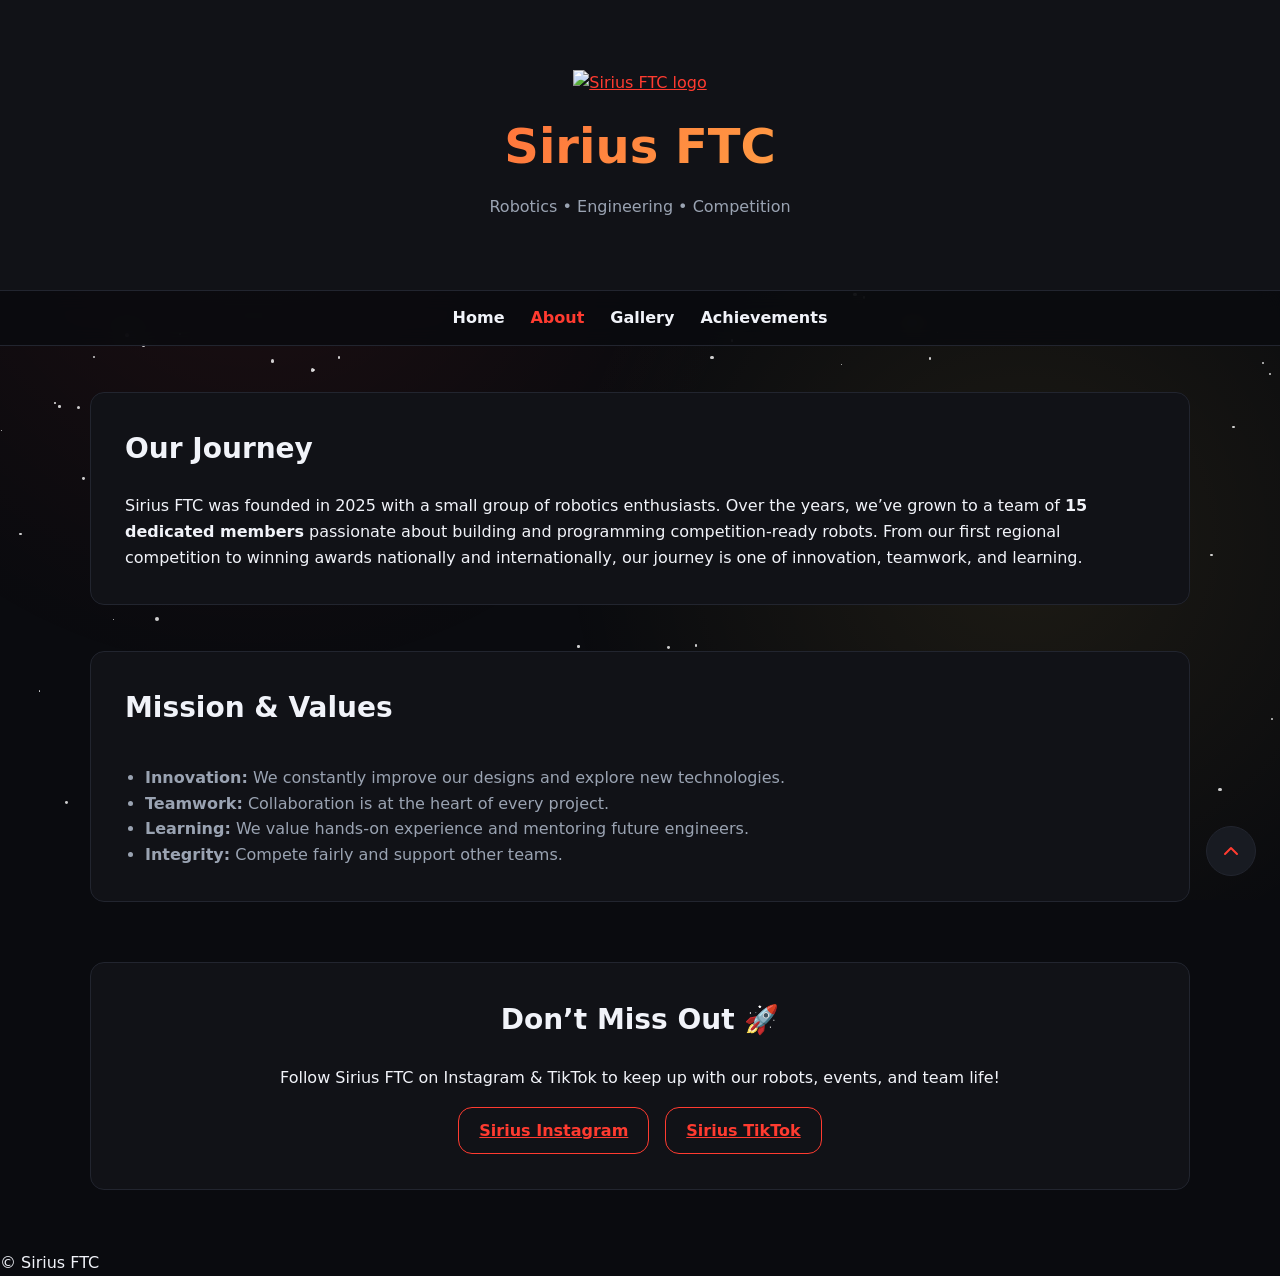
==== about.html @ 5534b6e5 "Add files via upload" ====
<!DOCTYPE html>
<html lang="en">
<head>
  <meta charset="utf-8" />
  <meta name="viewport" content="width=device-width, initial-scale=1, viewport-fit=cover" />
  <meta name="theme-color" content="#0c0d12">
  <meta name="description" content="About Sirius FTC robotics team. Our history, members, and mentors.">
  <title>About Us - Sirius FTC</title>
  <link rel="icon" type="image/webp" href="images/logo-team.webp">
  <link rel="stylesheet" href="sirius.css" />
  <link rel="icon" type="image/webp" href="logo.webp">
  <script src="sirius.js" defer></script>
</head>
<body id="top">

<header>
  <a href="index.html">
    <img src="images/logo.webp" alt="Sirius FTC logo" class="team-logo">
  </a>
  <h1>Sirius FTC</h1>
  <p>Robotics • Engineering • Competition</p>
</header>

  <nav id="site-nav" role="navigation" aria-label="Main navigation">
    <a href="index.html">Home</a>
    <a href="about.html" class="active">About</a>
    <a href="gallery.html">Gallery</a>
    <a href="achievements.html">Achievements</a>
  </nav>

  <main>

    <section id="team-history" class="team-history">
      <h2>Our Journey</h2>
      <p>Sirius FTC was founded in 2025 with a small group of robotics enthusiasts. Over the years, we’ve grown to a team of <strong>15 dedicated members</strong> passionate about building and programming competition-ready robots. From our first regional competition to winning awards nationally and internationally, our journey is one of innovation, teamwork, and learning.</p>
    </section>

    <section id="mission" class="mission">
      <h2>Mission & Values</h2>
      <ul>
        <li><strong>Innovation:</strong> We constantly improve our designs and explore new technologies.</li>
        <li><strong>Teamwork:</strong> Collaboration is at the heart of every project.</li>
        <li><strong>Learning:</strong> We value hands-on experience and mentoring future engineers.</li>
        <li><strong>Integrity:</strong> Compete fairly and support other teams.</li>
      </ul>
    </section>


    <section id="cta" class="cta-section">
      <h2>Don’t Miss Out 🚀</h2>
      <p>Follow Sirius FTC on Instagram & TikTok to keep up with our robots, events, and team life!</p>
      <div class="cta-buttons">
        <a href="https://www.instagram.com/sirius_ftc" target="_blank" rel="noopener noreferrer" class="cta-btn secondary">Sirius Instagram</a>
        <a href="https://www.tiktok.com/@sirius_ftc5?_r=1&_t=ZS-950xUabCxqW" target="_blank" rel="noopener noreferrer" class="cta-btn secondary">Sirius TikTok</a>
      </div>
    </section>

  </main>

  <a href="#top" class="scroll-top" aria-label="Scroll to top">
    <svg width="24" height="24" viewBox="0 0 24 24" fill="none" stroke="currentColor" stroke-width="2" stroke-linecap="round" stroke-linejoin="round">
      <polyline points="18 15 12 9 6 15"></polyline>
    </svg>
  </a>

  <footer>
    <div class="footer-note">
      &copy; <span id="current-year"></span> Sirius FTC
    </div>
  </footer>
<div class="particles-container"></div>
<div class="starfield"></div>
</body>
</html>
---- sirius.css ----
:root {
  --bg: #0a0b0f;
  --surface: #111217;
  --surface-light: #181b22;

  --text-main: #f1f3f9;
  --text-muted: #9aa3b2;

  --accent: #ff3b30;
  --accent-glow: rgba(255, 59, 48, 0.5);

  --accent-secondary: #ffd54f;
  --accent-secondary-glow: rgba(255, 213, 79, 0.4);

  --border: #22252f;

  --radius: 14px;
  --transition: 0.3s ease;
}

* {
  margin: 0;
  padding: 0;
  box-sizing: border-box;
}

body {
  background: var(--bg);
  color: var(--text-main);
  font-family: "Inter", system-ui, sans-serif;
  line-height: 1.6;
  overflow-x: hidden;
}


body::before {
  content: "";
  position: fixed;
  inset: 0;
  background:
    radial-gradient(circle at 20% 20%, rgba(255,59,48,0.08), transparent 40%),
    radial-gradient(circle at 80% 60%, rgba(255,213,79,0.08), transparent 40%);
  z-index: -1;
}


header {
  text-align: center;
  padding: 70px 20px;
  background: var(--surface);
  border-bottom: 1px solid var(--border);
}

header h1 {
  font-size: 48px;
  font-weight: 800;
  background: linear-gradient(135deg, #ff3b30, #ffd54f);
  -webkit-background-clip: text; 
  background-clip: text;        
  -webkit-text-fill-color: transparent;
  color: transparent;         
}

header p {
  color: var(--text-muted);
  margin-top: 10px;
}


nav {
  position: sticky;
  top: 0;
  background: rgba(10,11,15,0.85);
  backdrop-filter: blur(10px);
  display: flex;
  justify-content: center;
  gap: 26px;
  padding: 14px;
  border-bottom: 1px solid var(--border);
  z-index: 10;
}

nav a {
  color: var(--text-main);
  text-decoration: none;
  font-weight: 600;
  transition: var(--transition);
}

nav a:hover {
  color: var(--accent-secondary);
  text-shadow: 0 0 8px var(--accent-secondary-glow);
}

nav a.active {
  color: var(--accent);
}


section {
  width: min(1100px, 90%);
  margin: 60px auto;
  padding: 35px;
  background: var(--surface);
  border-radius: var(--radius);
  border: 1px solid var(--border);

  opacity: 0;
  transform: translateY(30px);
  transition: 0.6s ease;
}

section.reveal {
  opacity: 1;
  transform: translateY(0);
}

h2 {
  font-size: 28px;
  margin-bottom: 16px;
  position: relative;
}

h2::after {
  content: "";
  width: 50px;
  height: 3px;
  background: linear-gradient(90deg, #ff3b30, #ffd54f);
  display: block;
  margin-top: 8px;
}

.robot-card {
  position: relative;
  overflow: hidden;
  border-radius: var(--radius);
  border: 1px solid var(--border);
  transition: transform 0.4s ease, box-shadow 0.4s ease;
}
.robot-card:hover {
  transform: perspective(1000px) rotateY(8deg) rotateX(3deg) scale(1.08);
  box-shadow: 0 15px 30px rgba(255,59,48,0.4);
}

.robot-card img {
  width: 100%;
  height: 200px;
  object-fit: cover;
  object-position: center;
  border-radius: 10px;
  transition: transform 0.3s ease;
}

.robot-info {
  position: absolute;
  inset: 0;
  display: flex;
  flex-direction: column;
  justify-content: flex-end;
  padding: 20px;
  background: linear-gradient(transparent, rgba(0,0,0,0.85));
  opacity: 0;
  transition: 0.3s;
}


.robot-card:hover {
  transform: perspective(800px) rotateX(5deg) rotateY(-5deg) scale(1.03);
  box-shadow:
    0 0 20px var(--accent-glow),
    0 0 50px rgba(255,59,48,0.2);
}

.robot-card:hover img {
  transform: scale(1.1);
}

.robot-card:hover .robot-info {
  opacity: 1;
}

.gallery-scroll {
  display: flex;
  gap: 18px;
  overflow-x: auto;
  padding-bottom: 10px;
}

.gallery-scroll img {
  width: 260px;
  border-radius: var(--radius);
  cursor: pointer;
  transition: var(--transition);
}

.gallery-scroll img:hover {
  transform: scale(1.08) rotate(1deg);
  box-shadow: 0 0 20px var(--accent-glow);
}


.achievement-grid {
  display: flex;
  flex-direction: column;
  gap: 22px;
}

.achievement-item {
  display: flex;
  gap: 20px;
  background: var(--surface-light);
  padding: 20px;
  border-radius: var(--radius);
  border: 1px solid var(--border);
  transition: var(--transition);
}

.achievement-item:hover {
  transform: translateY(-5px);
  box-shadow: 0 0 20px rgba(255,213,79,0.2);
}

.achievement-item img {
  width: 170px;
  height: 120px;
  object-fit: cover;
  border-radius: 8px;
}


.btn {
  display: inline-block;
  padding: 12px 26px;
  border-radius: 10px;
  background: linear-gradient(135deg, #ff3b30, #ff7043);
  color: white;
  font-weight: 600;
  text-decoration: none;
  transition: 0.3s;
  box-shadow: 0 0 10px rgba(255,59,48,0.3);
}

.btn:hover {
  transform: translateY(-2px);
  box-shadow: 0 0 20px rgba(255,59,48,0.6);
}


a {
  color: var(--accent);
}

a:hover {
  color: var(--accent-secondary);
}


.scroll-top {
  position: fixed;
  bottom: 24px;
  right: 24px;
  background: var(--surface-light);
  border: 1px solid var(--border);
  width: 50px;
  height: 50px;
  border-radius: 50%;
  display: flex;
  align-items: center;
  justify-content: center;
  transition: var(--transition);
}

.scroll-top:hover {
  background: var(--accent);
  box-shadow: 0 0 15px var(--accent-glow);
}


#lightbox-overlay {
  position: fixed;
  inset: 0;
  background: rgba(0,0,0,0.92);
  display: flex;
  align-items: center;
  justify-content: center;
}

#lightbox-overlay img {
  max-width: 90%;
  border-radius: 12px;
}


::-webkit-scrollbar {
  height: 10px;
}

::-webkit-scrollbar-thumb {
  background: linear-gradient(#ff3b30, #ffd54f);
  border-radius: 10px;
}


@media (max-width: 768px) {
  .achievement-item {
    flex-direction: column;
  }

  .achievement-item img {
    width: 100%;
    height: 180px;
  }
}

.hero-section {
  position: relative;
  max-width: var(--max-width);
  margin: 50px auto;
  border-radius: var(--radius);
  overflow: hidden;
  background: var(--surface-light);
}
.hero-slide img {
  width: 100%;
  height: 400px;
  object-fit: cover;
  display: block;
}
.hero-text {
  position: absolute;
  bottom: 30px;
  left: 30px;
  color: var(--text-main);
  background: rgba(0,0,0,0.45);
  padding: 20px;
  border-radius: var(--radius);
}
.hero-text h2 { font-size: 2rem; margin-bottom: 10px; }
.hero-text p { font-size: 1.1rem; margin-bottom: 10px; }
.cta-btn {
  display: inline-block;
  padding: 10px 20px;
  border-radius: var(--radius);
  background: var(--accent);
  color: var(--bg);
  font-weight: 600;
  transition: background 0.3s;
}
.cta-btn:hover { background: var(--accent-hover); color: var(--bg); }


.projects-section { margin-top: 60px; }
.mini-projects-grid {
  display: flex;
  gap: 20px;
  flex-wrap: wrap;
}
.mini-projects-grid .robot-card {
  flex: 1 1 30%;
  background: var(--surface);
  padding: 16px;
  border-radius: var(--radius);
  border: 1px solid var(--border);
  text-align: center;
  transition: transform 0.3s;
}
.mini-projects-grid .robot-card:hover { transform: translateY(-4px); }


.testimonials { margin-top: 60px; }
.testimonial-grid {
  display: flex;
  gap: 20px;
  flex-wrap: wrap;
}
.testimonial {
  flex: 1 1 30%;
  background: var(--surface-light);
  padding: 20px;
  border-radius: var(--radius);
  border: 1px solid var(--border);
  font-style: italic;
  line-height: 1.5;
}
.testimonial strong { color: var(--accent); }


.cta-section {
  margin-top: 60px;
  text-align: center;
}
.cta-buttons { display: flex; justify-content: center; gap: 16px; margin-top: 16px; }
.cta-btn.secondary { background: transparent; border: 1px solid var(--accent); color: var(--accent); }
.cta-btn.secondary:hover { background: var(--accent); color: var(--bg); }
.team-history, .mission {
  max-width: var(--max-width);
  margin: 46px auto;
  background: var(--surface);
  padding: 34px;
  border-radius: var(--radius);
  border: 1px solid var(--border);
  scroll-margin-top: 110px;
  opacity: 0;
  transform: translateY(20px);
  transition: opacity 0.6s ease, transform 0.6s ease;
}
.team-history.reveal, .mission.reveal { opacity: 1; transform: translateY(0); }

.team-history ul, .mission ul {
  margin-top: 12px;
  list-style: disc;
  padding-left: 20px;
  color: var(--text-muted);
}


.team-members { max-width: var(--max-width); margin: 46px auto; }
.members-grid {
  display: flex;
  gap: 20px;
  flex-wrap: wrap;
}
.member-card {
  flex: 1 1 23%;
  background: var(--surface-light);
  border: 1px solid var(--border);
  border-radius: var(--radius);
  text-align: center;
  padding: 16px;
  transition: transform 0.3s ease;
}
.member-card:hover { transform: translateY(-4px); }
.member-card img {
  width: 100%;
  aspect-ratio: 1/1;
  border-radius: 50%;
  object-fit: cover;
  margin-bottom: 10px;
  border: 2px solid var(--accent);
}
.member-card h3 { font-size: 1.1rem; color: var(--accent); margin-bottom: 4px; }
.member-card p { font-size: 0.9rem; color: var(--text-main); }

.cta-section { text-align: center; margin: 60px 0; }

.projects-filters {
  display: flex;
  justify-content: center;
  gap: 14px;
  margin-bottom: 32px;
}
.filter-btn {
  padding: 8px 16px;
  border-radius: 6px;
  border: 1px solid var(--border);
  background: var(--surface-light);
  color: var(--text-main);
  cursor: pointer;
  font-weight: 500;
  transition: background 0.3s ease, color 0.3s ease;
}
.filter-btn:hover, .filter-btn.active {
  background: var(--accent);
  color: var(--bg);
  border-color: var(--accent);
}

.robot-grid {
  display: grid;
  grid-template-columns: repeat(auto-fit, minmax(260px, 1fr));
  gap: 20px;
}

.robot-card {
  position: relative;
  overflow: hidden;
  border-radius: var(--radius);
  border: 1px solid var(--border);
  background: var(--surface-light);
  transition: transform 0.3s ease, border-color 0.3s ease;
}
.robot-card:hover, .robot-card:focus-within {
  transform: translateY(-4px);
  border-color: var(--accent);
}

.robot-card img {
  width: 100%;
  height: 180px;
  object-fit: cover;
  transition: transform 0.3s ease;
}
.robot-card:hover img, .robot-card:focus-within img {
  transform: scale(1.05);
}

.robot-info {
  padding: 16px;
}
.robot-info h3 {
  color: var(--accent);
  margin-bottom: 8px;
  font-size: 1.2rem;
}
.robot-info p {
  font-size: 0.95rem;
  color: var(--text-main);
  line-height: 1.4;
}

.gallery-filters {
  display: flex;
  justify-content: center;
  gap: 12px;
  margin-bottom: 24px;
}
.gallery-filters .filter-btn {
  padding: 6px 14px;
  border-radius: 6px;
  border: 1px solid var(--border);
  background: var(--surface-light);
  color: var(--text-main);
  cursor: pointer;
  font-weight: 500;
  transition: background 0.3s, color 0.3s;
}
.gallery-filters .filter-btn:hover,
.gallery-filters .filter-btn.active {
  background: var(--accent);
  color: var(--bg);
  border-color: var(--accent);
}

.gallery-scroll {
  display: flex;
  gap: 16px;
  overflow-x: auto;
  scroll-behavior: smooth;
  padding-bottom: 14px;
}
.gallery-scroll img {
  flex: 0 0 auto;
  width: 220px;
  height: 150px;
  object-fit: cover;
  border-radius: var(--radius);
  border: 1px solid var(--border);
  cursor: pointer;
  transition: transform 0.2s ease, border-color 0.2s ease;
}
.gallery-scroll img:hover,
.gallery-scroll img:focus {
  transform: scale(1.05);
  border-color: var(--accent);
}

.achievement-grid {
  display: grid;
  grid-template-columns: repeat(auto-fit, minmax(280px, 1fr));
  gap: 24px;
}

.achievement-item {
  display: flex;
  flex-direction: column;
  background: var(--surface-light);
  border: 1px solid var(--border);
  border-radius: var(--radius);
  overflow: hidden;
  transition: transform 0.3s ease, border-color 0.3s ease, box-shadow 0.3s ease;
}

.achievement-item:hover {
  transform: translateY(-4px);
  border-color: var(--accent);
  box-shadow: 0 10px 24px rgba(62, 166, 255, 0.25);
}

.achievement-image {
  width: 100%;
  height: 180px;
  overflow: hidden;
}

.achievement-image img {
  width: 100%;
  height: 100%;
  object-fit: cover;
  transition: transform 0.4s ease;
}

.achievement-item:hover .achievement-image img {
  transform: scale(1.08);
}

.achievement-text {
  padding: 16px;
}

.achievement-text h3 {
  font-size: 1.25rem;
  font-weight: 600;
  margin-bottom: 8px;
  color: var(--accent);
}

.achievement-text p {
  color: var(--text-muted);
  line-height: 1.5;
  font-size: 0.95rem;
}


@media (max-width: 768px) {
  .achievement-item {
    flex-direction: column;
  }
  .achievement-image {
    height: 160px;
  }
}
.team-logo {
  height: 150px; 
  width: auto;
  margin-bottom: 12px; 
  transition: transform 0.3s ease; 
}
.team-logo:hover {
  transform: scale(1.05);
}
header a {
  display: inline-block;
}

.robot-card img {
  width: 100% !important;
  height: 500px !important;
  object-fit: cover !important;
  object-position: center !important;
  display: block;
}

#cta {
  display: flex;           
  flex-direction: column;  
  align-items: center;    
  text-align: center;      
  max-width: 1100px;        
  margin: 60px auto;      
  padding: 35px;
  background: var(--surface);
  border-radius: var(--radius);
  border: 1px solid var(--border);
  .cta-btn {
  position: relative;
  overflow: hidden;
}


.cta-btn::after {
  content: "";
  position: absolute;
  inset: 0;
  background: radial-gradient(circle, rgba(255,255,255,0.4) 0%, transparent 70%);
  opacity: 0;
  transition: opacity 0.3s;
}

.cta-btn:hover::after {
  opacity: 1;
}
}
.particles-container {
  position: fixed;
  inset: 0; 
  pointer-events: none; 
  z-index: -1; 
  overflow: hidden;
}

.particle {
  position: absolute;
  width: 15px;
  height: 15px;
  background: url('images/particle.png') no-repeat center center;
  background-size: contain;
  opacity: 0.7;
  animation: float 8s linear infinite;
}

@keyframes float {
  0% {
    transform: translateY(100vh) translateX(0) rotate(0deg);
    opacity: 0;
  }
  50% {
    opacity: 0.7;
  }
  100% {
    transform: translateY(-20px) translateX(50px) rotate(360deg);
    opacity: 0;
  }
}
.starfield {
  position: fixed;
  inset: 0;
  background: transparent;
  z-index: -1;
  overflow: hidden;
  pointer-events: none;
}

.star {
  position: absolute;
  width: 2px;  
  height: 2px;
  background: white;
  border-radius: 50%;
  opacity: 0;
  animation: twinkle 2s infinite alternate;
}

@keyframes twinkle {
  0% { opacity: 0; transform: translateY(0) scale(1); }
  50% { opacity: 0.8; transform: translateY(-5px) scale(1.2); }
  100% { opacity: 0; transform: translateY(-10px) scale(1); }
}
.parallax-section {
  position: relative;
  background-image: url('https://i.imgur.com/your-background.jpg');
  background-attachment: fixed;
  background-size: cover;
  background-position: center;
  padding: 100px 20px;
  color: white;
  text-align: center;
  border-radius: var(--radius);
  margin: 40px 0;
}
h2 {
  position: relative;
  display: inline-block;
  padding-bottom: 6px;
}

h2::after {
  content: "";
  position: absolute;
  left: 0;
  bottom: 0;
  width: 0;
  height: 3px;
  background: linear-gradient(90deg, #ff3b30, #ffd54f);
  transition: width 0.4s ease;
}

h2:hover::after {
  width: 100%;
}
.counter {
  text-align: center;
  margin: 20px;
}
.counter h3 {
  font-size: 2rem;
  color: var(--accent);
}
.star {
  position: absolute;
  background: white;
  border-radius: 50%;
  opacity: 0.8;
  animation: twinkle 2s infinite alternate;
}

@keyframes twinkle {
  0% { transform: scale(0.5); opacity: 0.3; }
  100% { transform: scale(1.2); opacity: 1; }
}
.scroll-reveal {
  opacity: 0;
  transform: translateY(30px);
  transition: opacity 0.6s ease, transform 0.6s ease;
}

.scroll-reveal.visible {
  opacity: 1;
  transform: translateY(0);
}

.intro-section {
  position: fixed;
  inset: 0;
  background: #0a0b0f;
  display: flex;
  flex-direction: column;
  justify-content: center;
  align-items: center;
  z-index: 9999; 
  overflow: hidden;
}


.intro-stars div {
  position: absolute;
  border-radius: 50%;
  background: white;
  animation: twinkle linear infinite alternate;
}


.intro-planets div {
  position: absolute;
  border-radius: 50%;
  opacity: 0.8;
  animation: float linear infinite;
}
.intro-title {
  color: white;
  font-size: 4rem;
  margin-bottom: 30px;
  text-align: center;
  text-shadow: 0 0 20px rgba(255,255,255,0.6);
  z-index: 10;
}

#enter-btn {
  z-index: 10;
  padding: 14px 28px;
  font-size: 1.2rem;
  border-radius: var(--radius);
  background: var(--accent);
  color: var(--bg);
  border: none;
  cursor: pointer;
  transition: transform 0.3s, box-shadow 0.3s;
}
#enter-btn:hover {
  transform: translateY(-2px);
  box-shadow: 0 0 20px var(--accent-glow);
}

@keyframes twinkle {
  0% { transform: scale(0.5); opacity: 0.3; }
  100% { transform: scale(1.2); opacity: 1; }
}

@keyframes float {
  0% { transform: translateY(0) translateX(0); opacity: 0.5; }
  50% { transform: translateY(-200px) translateX(150px); opacity: 1; }
  100% { transform: translateY(0) translateX(0); opacity: 0.5; }
}
section, .reveal-element {
  opacity: 0;
  transform: translateY(30px);
  transition: all 0.8s ease-out;
}

section.reveal, .reveal-element.reveal {
  opacity: 1;
  transform: translateY(0);
}

@keyframes twinkle {
  0% { transform: scale(0.5); opacity: 0.3; }
  100% { transform: scale(1.2); opacity: 1; }
}

.hero-slide img {
  transition: opacity 0.5s ease-in-out;
}
/* Анимация появления секций */
section, .reveal-element {
  opacity: 0;
  transform: translateY(30px);
  transition: all 0.8s ease-out;
}

section.reveal, .reveal-element.reveal {
  opacity: 1;
  transform: translateY(0);
}

/* Анимация мерцания звезд */
@keyframes twinkle {
  0% { transform: scale(0.5); opacity: 0.3; }
  100% { transform: scale(1.2); opacity: 1; }
}

/* Фикс для плавности картинок в слайдере */
.hero-slide img {
  transition: opacity 0.5s ease-in-out;
}
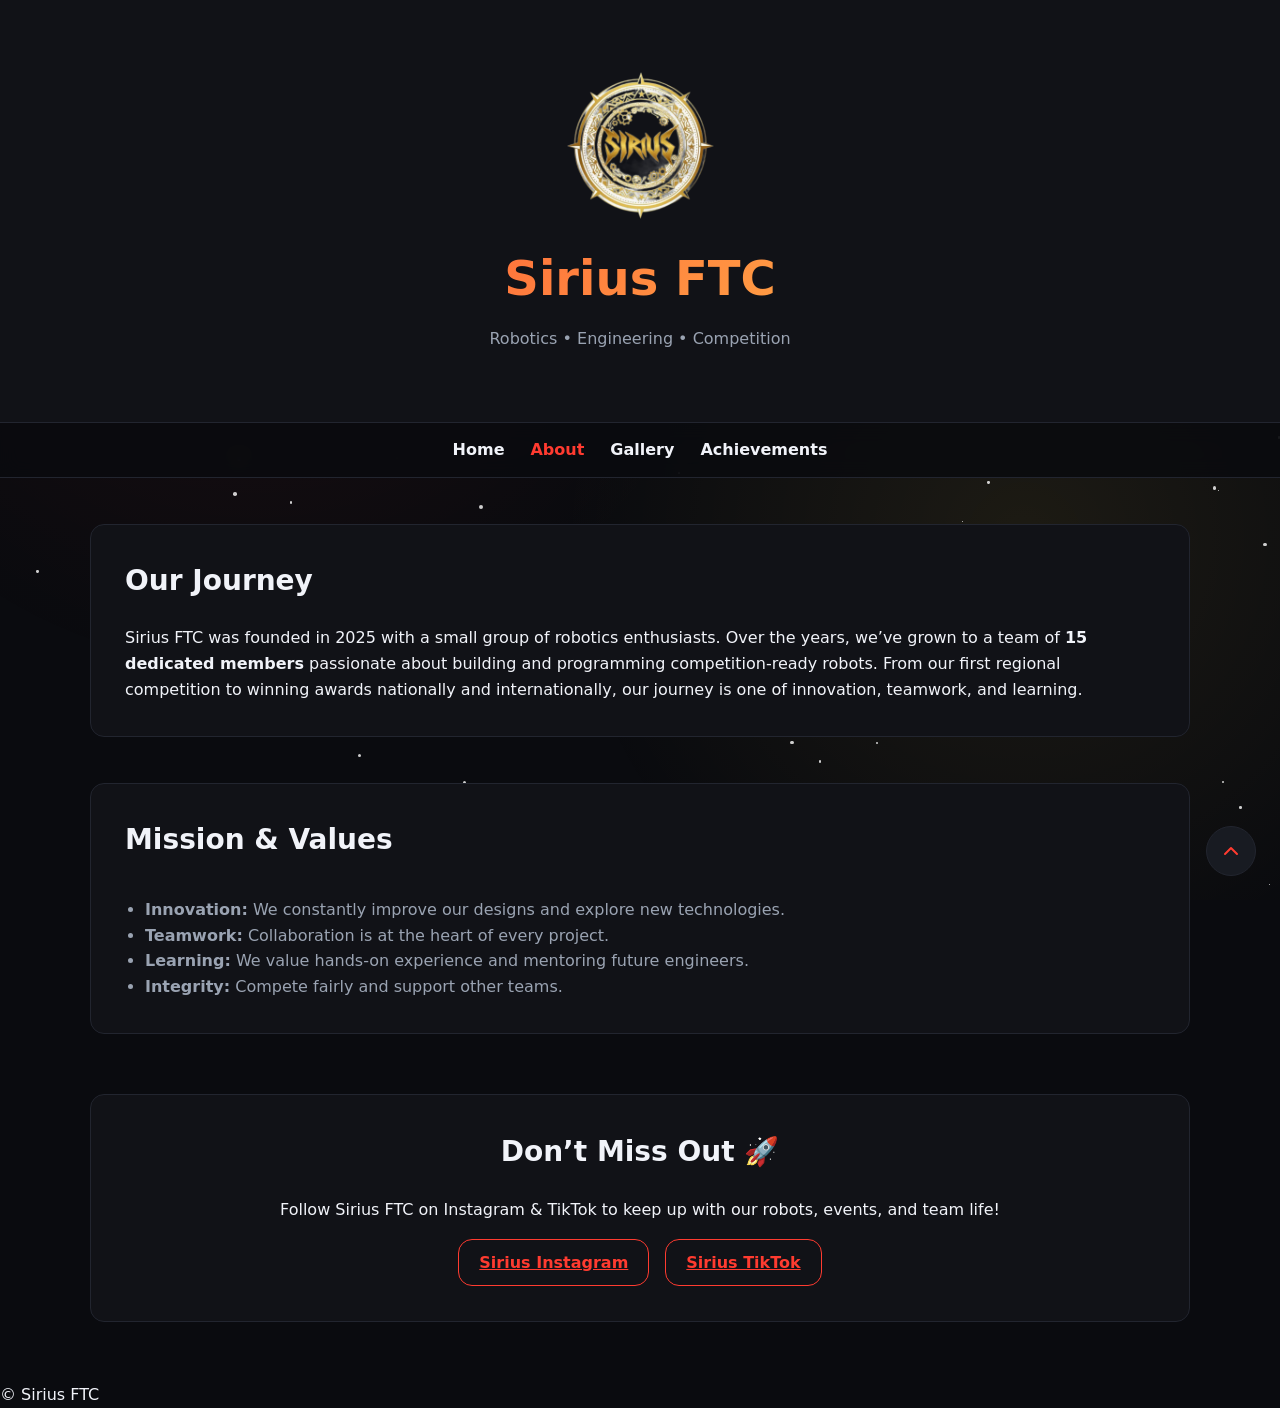
==== commit 628c95ec: "Update about.html" ====
--- a/about.html
+++ b/about.html
@@ -6,7 +6,7 @@
   <meta name="theme-color" content="#0c0d12">
   <meta name="description" content="About Sirius FTC robotics team. Our history, members, and mentors.">
   <title>About Us - Sirius FTC</title>
-  <link rel="icon" type="image/webp" href="images/logo-team.webp">
+  <link rel="icon" type="image/webp" href="logo-team.webp">
   <link rel="stylesheet" href="sirius.css" />
   <link rel="icon" type="image/webp" href="logo.webp">
   <script src="sirius.js" defer></script>
@@ -15,7 +15,7 @@
 
 <header>
   <a href="index.html">
-    <img src="images/logo.webp" alt="Sirius FTC logo" class="team-logo">
+    <img src="logo.webp" alt="Sirius FTC logo" class="team-logo">
   </a>
   <h1>Sirius FTC</h1>
   <p>Robotics • Engineering • Competition</p>
